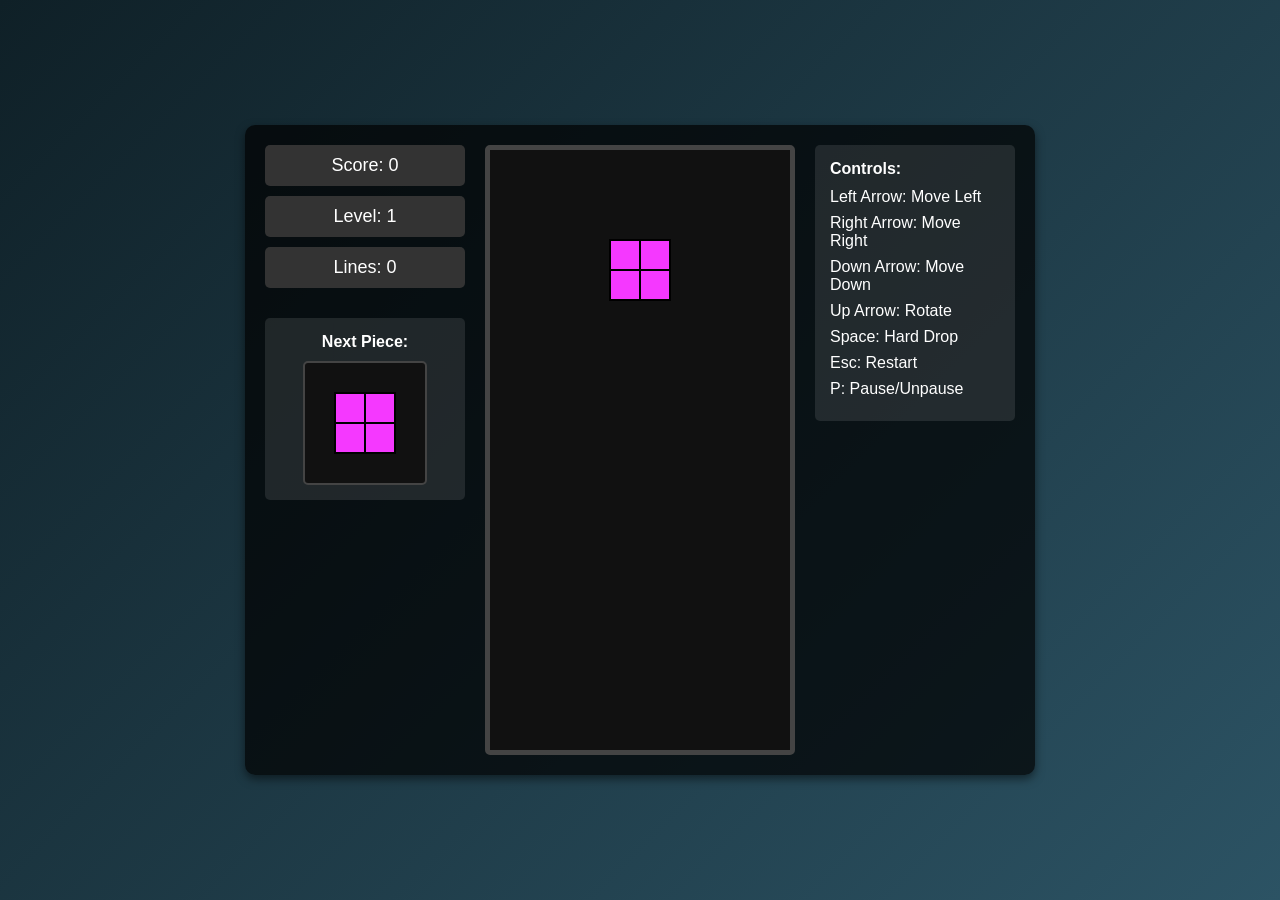
==== index.html @ e0d53bc6 "initial commit" ====
<!DOCTYPE html>
<html lang="en">
<head>
    <meta charset="UTF-8">
    <meta name="viewport" content="width=device-width, initial-scale=1.0">
    <title>Bebris</title>
    <link rel="stylesheet" href="styles.css">
</head>
<body>
    <div class="game-container">
        <div class="game-area">
            <div class="info-panel">
                <div id="score" class="info">Score: 0</div>
                <div id="level" class="info">Level: 1</div>
                <div id="lines-cleared" class="info">Lines Cleared: 0</div>
                <div class="next-piece">
                    <p>Next Piece:</p>
                    <canvas id="next-piece-canvas"></canvas>
                </div>
            </div>
            <div class="canvas-container">
                <canvas id="board"></canvas>
            </div>
            <div class="controls">
                <p>Controls:</p>
                <ul>
                    <li>Left Arrow: Move Left</li>
                    <li>Right Arrow: Move Right</li>
                    <li>Down Arrow: Move Down</li>
                    <li>Up Arrow: Rotate</li>
                    <li>Space: Hard Drop</li>
                    <li>Esc: Restart</li>
                    <li>P: Pause/Unpause</li>
                </ul>
            </div>
            <script src="tetris2.js"></script>
        </div>
    </div>
</body>
</html>
---- styles.css ----
body {
    font-family: Arial, Helvetica, sans-serif;
    background: linear-gradient(135deg, #0f2027, #2c5364);
    color: white;
    margin: 0;
    padding: 0;
    display: flex;
    justify-content: center;
    align-items: center;
    height: 100vh;
    overflow: hidden;
}

.game-container {
    background: rgba(0, 0, 0, 0.7);
    border-radius: 10px;
    padding: 20px;
    box-shadow: 0 4px 10px rgba(0, 0, 0, 0.5);
}

.game-area {
    display: grid;
    grid-template-columns: 200px auto 200px;
    gap: 20px;
    align-items: start;
}

.info-panel {
    display: flex;
    flex-direction: column;
    gap: 10px;
}

.info {
    background: #333;
    padding: 10px 20px;
    border-radius: 5px;
    font-size: 18px;
    text-align: center;
    width: auto;
}

.canvas-container {
    position: relative;
    border: 5px solid #444;
    border-radius: 5px;
    background: #111;
}

canvas {
    display: block;
}

.controls {
    font-size: 16px;
    text-align: left;
    background: rgba(255, 255, 255, 0.1);
    padding: 15px;
    border-radius: 5px;
}

.controls p {
    margin: 0 0 10px 0;
    font-weight: bold;
}

.controls ul {
    padding: 0;
    margin: 0;
    list-style-type: none;
}

.controls li {
    margin: 8px 0;
}

.next-piece {
    font-size: 16px;
    text-align: center;
    background: rgba(255, 255, 255, 0.1);
    padding: 15px;
    border-radius: 5px;
    margin-top: 20px;
    display: flex;
    flex-direction: column;
    align-items: center;
}

.next-piece p {
    margin: 0 0 10px 0;
    font-weight: bold;
}

#next-piece-canvas {
    background: #111;
    border: 2px solid #444;
    border-radius: 5px;
}
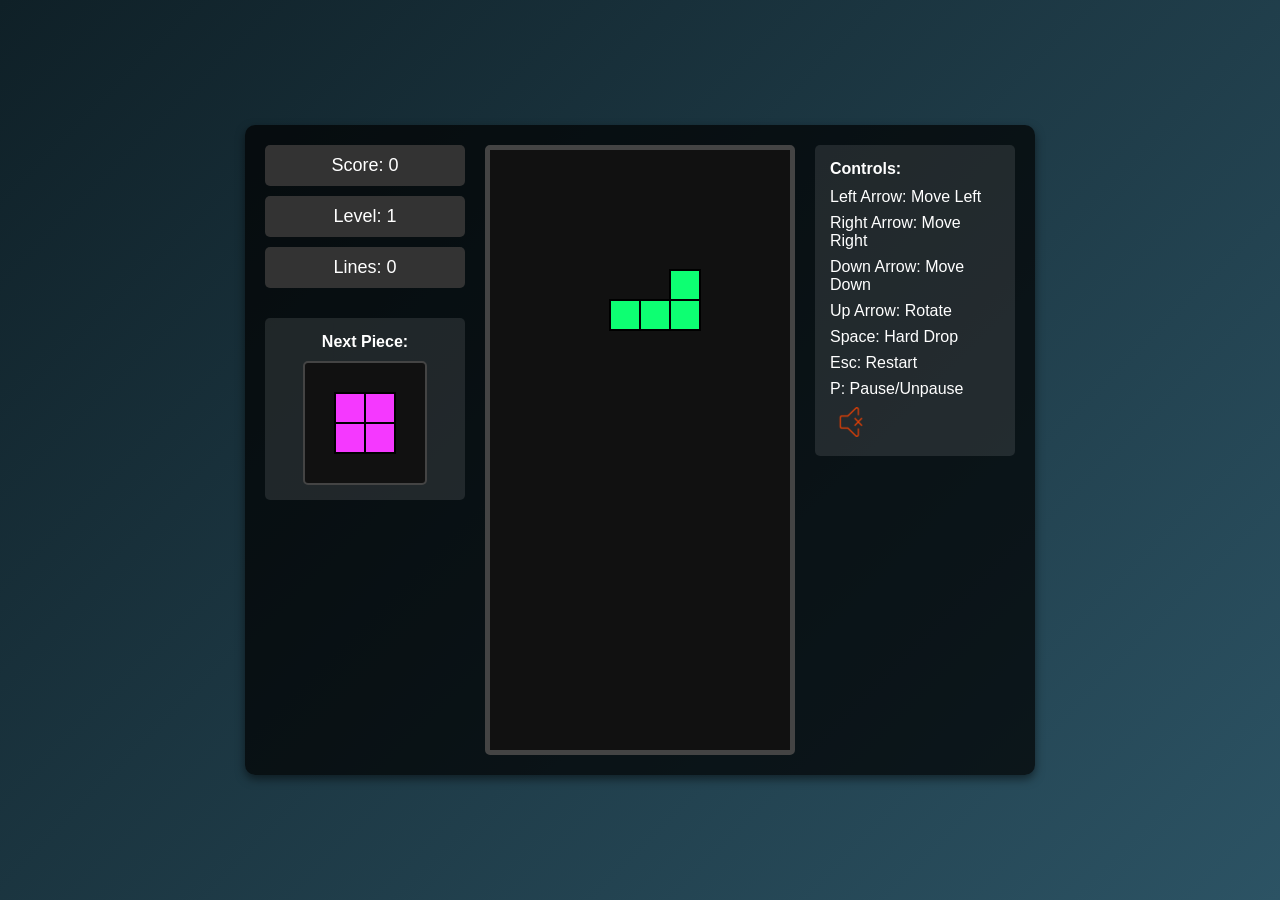
==== commit 9163a5d6: "added background music, button to toggle mute/unmute and png icons" ====
--- a/index.html
+++ b/index.html
@@ -7,6 +7,7 @@
     <link rel="stylesheet" href="styles.css">
 </head>
 <body>
+    <audio src="song.flac" id="background-music" loop></audio>
     <div class="game-container">
         <div class="game-area">
             <div class="info-panel">
@@ -31,6 +32,9 @@
                     <li>Space: Hard Drop</li>
                     <li>Esc: Restart</li>
                     <li>P: Pause/Unpause</li>
+                    <button id="mute-button">
+                        <img id="mute-icon" src="mute.png" alt="">
+                    </button>
                 </ul>
             </div>
             <script src="tetris2.js"></script>
--- a/styles.css
+++ b/styles.css
@@ -95,4 +95,17 @@
     background: #111;
     border: 2px solid #444;
     border-radius: 5px;
+}
+
+#mute-icon {
+    width: 30px;
+    height: 30px;
+}
+
+#mute-button {
+    top: 10px;
+    right: 10px;
+    cursor: pointer;
+    background: none;
+    border: none;
 }
